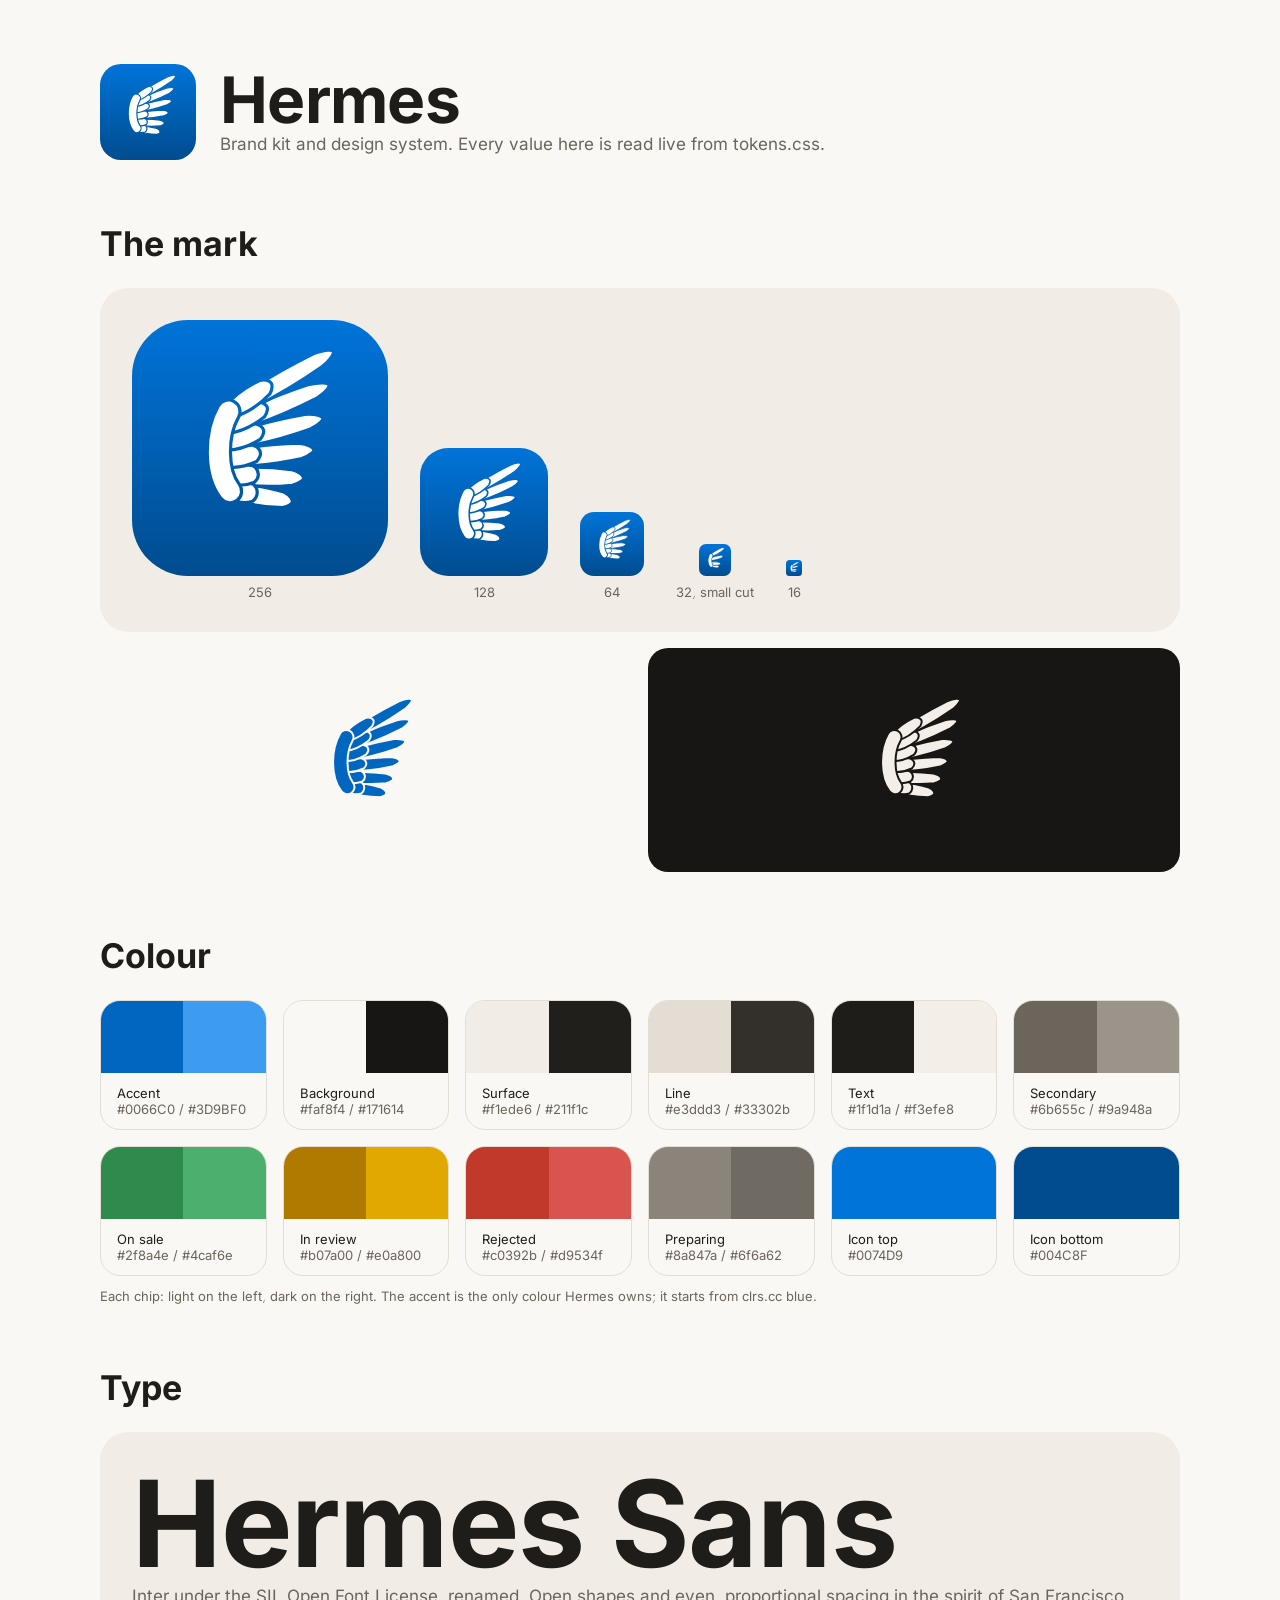
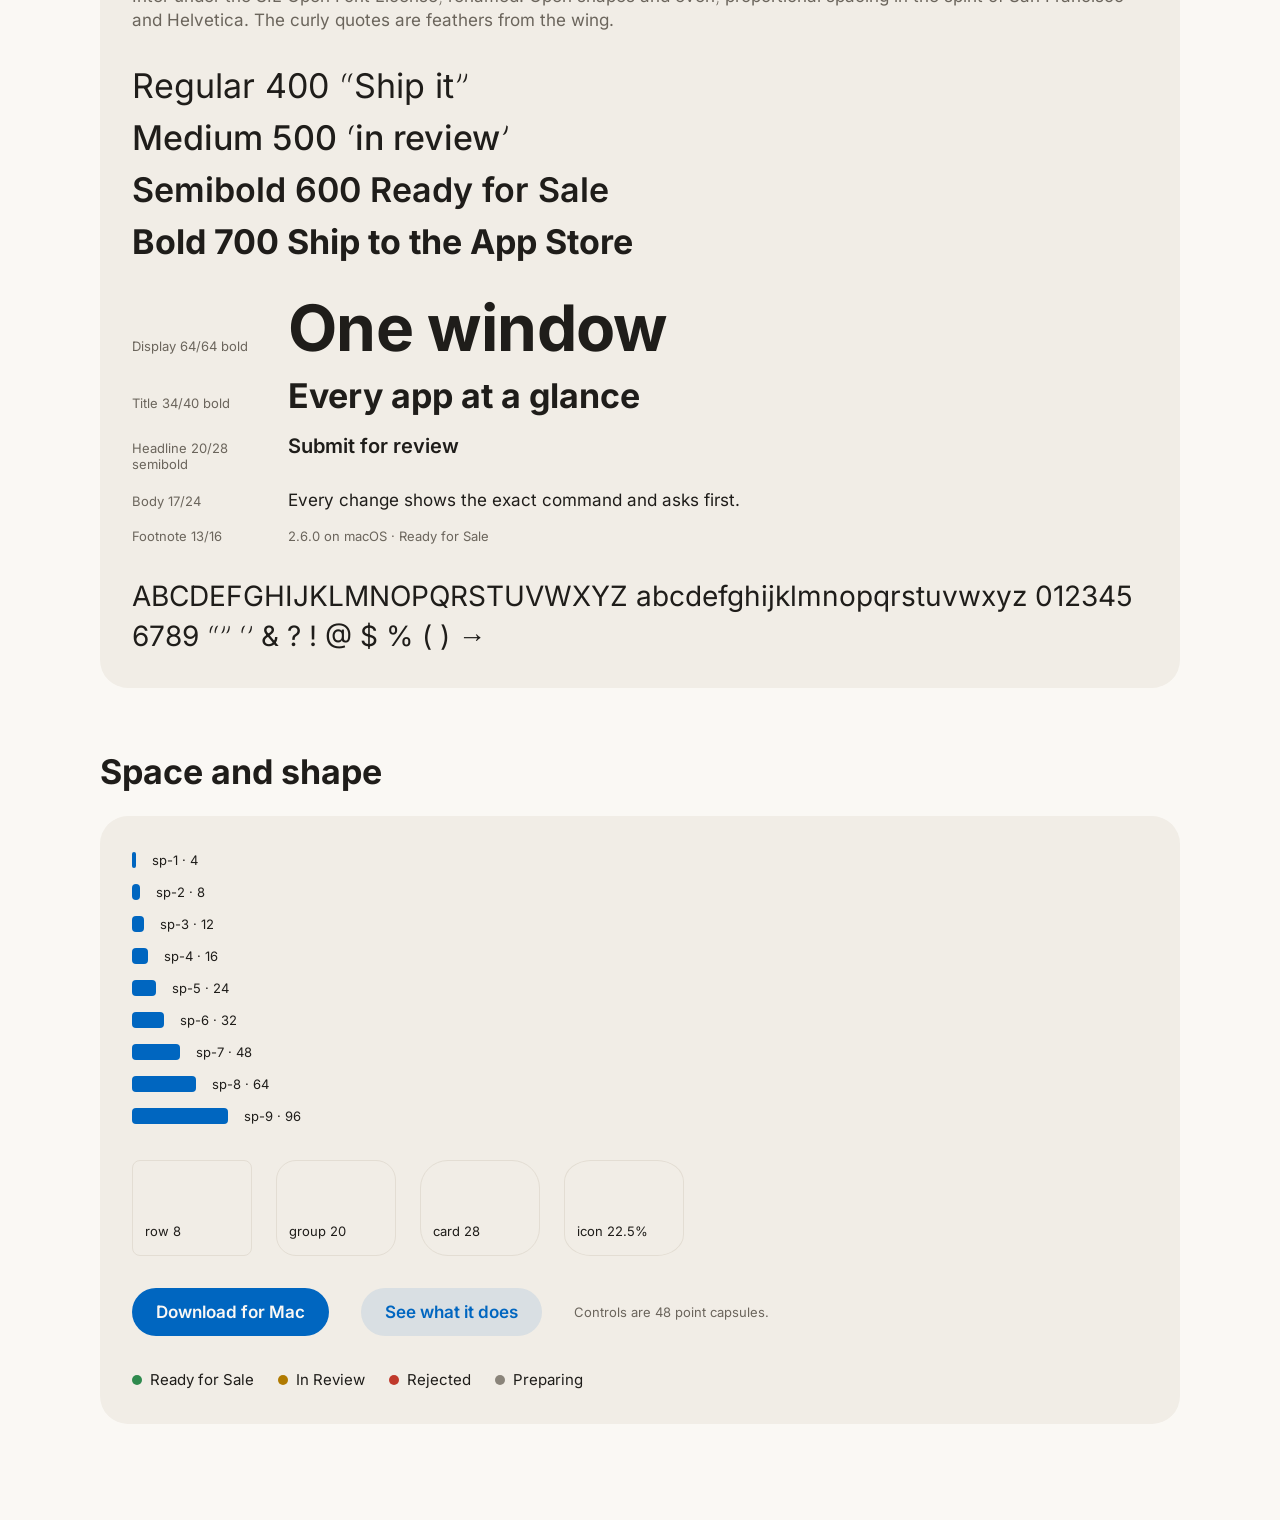
==== landing/brand.html @ d06b31f4 "v2.7.0: Hermes Sans on Inter with proportional spacing, AA accent, amber review state, brand kit pag" ====
<!doctype html>
<html lang="en">
<head>
<meta charset="utf-8">
<meta name="viewport" content="width=device-width, initial-scale=1.0">
<title>Hermes Brand Kit</title>
<link rel="icon" href="favicon.svg" type="image/svg+xml">
<link rel="stylesheet" href="tokens.css">
<style>
* { box-sizing: border-box; margin: 0; }
body { font-family: var(--font); font-size: var(--size-body); line-height: 24px; color: var(--text); background: var(--bg); -webkit-font-smoothing: antialiased; }
main { max-width: var(--wrap); margin: 0 auto; padding: var(--sp-8) 20px var(--sp-9); display: grid; gap: var(--sp-8); }
h1 { font-size: var(--size-display); line-height: 64px; font-weight: 700; letter-spacing: -0.01em; }
h2 { font-size: var(--size-title); line-height: 40px; font-weight: 700; margin-bottom: var(--sp-5); }
.sub { color: var(--sub); }
.foot { font-size: var(--size-footnote); line-height: 16px; color: var(--sub); }
.head { display: flex; align-items: center; gap: var(--sp-5); }
.row { display: flex; flex-wrap: wrap; align-items: flex-end; gap: var(--sp-6); }
.row figure { display: grid; justify-items: center; gap: var(--sp-2); }
.card { background: var(--surface); border-radius: var(--r-card); padding: var(--sp-6); }
.marks { display: grid; grid-template-columns: 1fr 1fr; gap: var(--sp-4); }
.marks div { border-radius: var(--r-group); padding: var(--sp-6); display: grid; place-items: center; }
.mark { width: 160px; height: 160px; -webkit-mask: url(mark.svg) center / contain no-repeat; mask: url(mark.svg) center / contain no-repeat; }
.swatches { display: grid; grid-template-columns: repeat(auto-fill, minmax(150px, 1fr)); gap: var(--sp-4); }
.sw { border-radius: var(--r-group); overflow: hidden; border: 1px solid var(--line); background: var(--bg); }
.sw i { display: flex; height: 72px; }
.sw i b { flex: 1; }
.sw p { padding: var(--sp-3) var(--sp-4); font-size: var(--size-footnote); line-height: 16px; }
.sw p span { display: block; color: var(--sub); }
.specimen { font-size: 120px; line-height: 120px; font-weight: 700; letter-spacing: -0.01em; }
.weights { display: grid; gap: var(--sp-2); font-size: 34px; line-height: 44px; }
.scale { display: grid; gap: var(--sp-4); }
.scale div { display: grid; grid-template-columns: 140px 1fr; align-items: baseline; gap: var(--sp-4); }
.glyphs { font-size: 28px; line-height: 40px; word-break: break-all; }
.space { display: grid; gap: var(--sp-2); }
.space div { display: flex; align-items: center; gap: var(--sp-4); font-size: var(--size-footnote); }
.space b { display: block; height: 16px; background: var(--accent); border-radius: 4px; }
.radii { display: flex; flex-wrap: wrap; gap: var(--sp-5); }
.radii div { width: 120px; height: 96px; background: var(--surface); border: 1px solid var(--line); display: grid; place-items: end start; padding: var(--sp-3); font-size: var(--size-footnote); }
.btn { display: inline-flex; align-items: center; height: var(--control); padding: 0 var(--sp-5); border-radius: var(--r-pill); font: 600 17px var(--font); border: 0; }
.btn-solid { background: var(--accent); color: var(--bg); }
.btn-ghost { background: color-mix(in srgb, var(--accent) 10%, transparent); color: var(--accent); }
.states { display: flex; flex-wrap: wrap; gap: var(--sp-5); font-size: 15px; }
.states span { display: inline-flex; align-items: center; gap: var(--sp-2); }
.states i { width: 10px; height: 10px; border-radius: 50%; }
@media (max-width: 600px) { h1 { font-size: 44px; line-height: 48px; } .specimen { font-size: 72px; line-height: 76px; } .marks { grid-template-columns: 1fr; } .scale div { grid-template-columns: 1fr; gap: 0; } }
</style>
</head>
<body>
<main>
  <section class="head">
    <img src="icon.svg" width="96" height="96" alt="">
    <div><h1>Hermes</h1><p class="sub">Brand kit and design system. Every value here is read live from tokens.css.</p></div>
  </section>

  <section>
    <h2>The mark</h2>
    <div class="card">
      <div class="row">
        <figure><img src="icon.svg" width="256" height="256" alt=""><figcaption class="foot">256</figcaption></figure>
        <figure><img src="icon.svg" width="128" height="128" alt=""><figcaption class="foot">128</figcaption></figure>
        <figure><img src="icon.svg" width="64" height="64" alt=""><figcaption class="foot">64</figcaption></figure>
        <figure><img src="favicon.svg" width="32" height="32" alt=""><figcaption class="foot">32, small cut</figcaption></figure>
        <figure><img src="favicon.svg" width="16" height="16" alt=""><figcaption class="foot">16</figcaption></figure>
      </div>
    </div>
    <div class="marks" style="margin-top: var(--sp-4)">
      <div style="background:#faf8f4"><b class="mark" style="background:#0066C0"></b></div>
      <div style="background:#171614"><b class="mark" style="background:#f3efe8"></b></div>
    </div>
  </section>

  <section>
    <h2>Colour</h2>
    <div class="swatches" id="swatches"></div>
    <p class="foot" style="margin-top: var(--sp-3)">Each chip: light on the left, dark on the right. The accent is the only colour Hermes owns; it starts from clrs.cc blue.</p>
  </section>

  <section>
    <h2>Type</h2>
    <div class="card" style="display:grid;gap:var(--sp-6)">
      <div>
        <p class="specimen">Hermes Sans</p>
        <p class="sub">Inter under the SIL Open Font License, renamed. Open shapes and even, proportional spacing in the spirit of San Francisco and Helvetica. The curly quotes are feathers from the wing.</p>
      </div>
      <div class="weights">
        <p style="font-weight:400">Regular 400 &ldquo;Ship it&rdquo;</p>
        <p style="font-weight:500">Medium 500 &lsquo;in review&rsquo;</p>
        <p style="font-weight:600">Semibold 600 Ready for Sale</p>
        <p style="font-weight:700">Bold 700 Ship to the App Store</p>
      </div>
      <div class="scale">
        <div><span class="foot">Display 64/64 bold</span><span style="font-size:64px;line-height:64px;font-weight:700;letter-spacing:-0.01em">One window</span></div>
        <div><span class="foot">Title 34/40 bold</span><span style="font-size:34px;line-height:40px;font-weight:700">Every app at a glance</span></div>
        <div><span class="foot">Headline 20/28 semibold</span><span style="font-size:20px;line-height:28px;font-weight:600">Submit for review</span></div>
        <div><span class="foot">Body 17/24</span><span>Every change shows the exact command and asks first.</span></div>
        <div><span class="foot">Footnote 13/16</span><span class="foot">2.6.0 on macOS &middot; Ready for Sale</span></div>
      </div>
      <p class="glyphs">ABCDEFGHIJKLMNOPQRSTUVWXYZ abcdefghijklmnopqrstuvwxyz 0123456789 &ldquo;&rdquo; &lsquo;&rsquo; &amp; ? ! @ $ % ( ) &rarr;</p>
    </div>
  </section>

  <section>
    <h2>Space and shape</h2>
    <div class="card" style="display:grid;gap:var(--sp-6)">
      <div class="space" id="space"></div>
      <div class="radii">
        <div style="border-radius:var(--r-row)">row 8</div>
        <div style="border-radius:var(--r-group)">group 20</div>
        <div style="border-radius:var(--r-card)">card 28</div>
        <div style="border-radius:22.5%">icon 22.5%</div>
      </div>
      <div class="row" style="align-items:center">
        <button class="btn btn-solid">Download for Mac</button>
        <button class="btn btn-ghost">See what it does</button>
        <span class="foot">Controls are 48 point capsules.</span>
      </div>
      <div class="states">
        <span><i style="background:var(--live)"></i>Ready for Sale</span>
        <span><i style="background:var(--pending)"></i>In Review</span>
        <span><i style="background:var(--bad)"></i>Rejected</span>
        <span><i style="background:var(--idle)"></i>Preparing</span>
      </div>
    </div>
  </section>
</main>
<script>
// Swatches and the space scale come straight from tokens.css, so this page can never drift from it.
(async function () {
  var css = await (await fetch('tokens.css')).text();
  var dark = (css.split('prefers-color-scheme: dark')[1] || '');
  function val(block, name) { var m = block.match(new RegExp('--' + name + ':\\s*(#[0-9a-fA-F]{6})')); return m && m[1]; }
  var light = css.split('prefers-color-scheme: dark')[0];
  var roles = [['accent', 'Accent'], ['bg', 'Background'], ['surface', 'Surface'], ['line', 'Line'], ['text', 'Text'], ['sub', 'Secondary'],
               ['live', 'On sale'], ['pending', 'In review'], ['bad', 'Rejected'], ['idle', 'Preparing'], ['accent-light', 'Icon top'], ['accent-deep', 'Icon bottom']];
  document.getElementById('swatches').innerHTML = roles.map(function (r) {
    var l = val(light, r[0]), d = val(dark, r[0]) || l;
    return '<div class="sw"><i><b style="background:' + l + '"></b><b style="background:' + d + '"></b></i><p>' + r[1] + '<span>' + l + (d !== l ? ' / ' + d : '') + '</span></p></div>';
  }).join('');
  var sp = [...light.matchAll(/--sp-(\d): (\d+)px/g)];
  document.getElementById('space').innerHTML = sp.map(function (m) { return '<div><b style="width:' + m[2] + 'px"></b>sp-' + m[1] + ' &middot; ' + m[2] + '</div>'; }).join('');
})();
</script>
</body>
</html>
---- landing/tokens.css ----
/* Hermes design tokens. One source for the landing and the Mac app (Sources/Theme.swift mirrors these).
   Shared system: 8 point grid, one radius set, 48 point capsule controls. The accent is the only colour Hermes owns. */
@font-face { font-family: "Hermes Sans"; src: url("fonts/HermesSans-Regular.woff2") format("woff2"); font-weight: 400; font-display: swap; }
@font-face { font-family: "Hermes Sans"; src: url("fonts/HermesSans-Medium.woff2") format("woff2"); font-weight: 500; font-display: swap; }
@font-face { font-family: "Hermes Sans"; src: url("fonts/HermesSans-Semibold.woff2") format("woff2"); font-weight: 600; font-display: swap; }
@font-face { font-family: "Hermes Sans"; src: url("fonts/HermesSans-Bold.woff2") format("woff2"); font-weight: 700; font-display: swap; }

:root {
  /* colour */
  --accent: #0066C0;          /* actions and links; clrs.cc blue deepened to pass AA on paper */
  --accent-light: #0074D9;    /* icon gradient top, clrs.cc blue */
  --accent-deep: #004C8F;     /* icon gradient bottom */
  --ring: color-mix(in srgb, var(--accent) 30%, transparent);
  --bg: #faf8f4;
  --surface: #f1ede6;
  --line: #e3ddd3;
  --text: #1f1d1a;
  --sub: #6b655c;
  --live: #2f8a4e;            /* ready for sale */
  --pending: #b07a00;         /* in review, processing: amber, so it never reads as a link */
  --bad: #c0392b;             /* rejected */
  --idle: #8a847a;            /* preparing, unknown */

  /* type */
  --font: "Hermes Sans", -apple-system, BlinkMacSystemFont, "SF Pro Text", "Helvetica Neue", Helvetica, Arial, sans-serif;
  --size-display: 64px;       /* hero: 64 line, -0.01em */
  --size-title: 34px;         /* section heads: 40 line */
  --size-headline: 20px;      /* card heads: 28 line */
  --size-body: 17px;          /* 24 line */
  --size-footnote: 13px;      /* 16 line */

  /* space: the 8 point grid */
  --sp-1: 4px; --sp-2: 8px; --sp-3: 12px; --sp-4: 16px; --sp-5: 24px; --sp-6: 32px; --sp-7: 48px; --sp-8: 64px; --sp-9: 96px;
  --measure: 680px;
  --wrap: 1120px;

  /* shape */
  --control: 48px;
  --r-card: 28px;
  --r-group: 20px;
  --r-row: 8px;
  --r-pill: 999px;
  --r-icon: 22.5%;
  --motion: .2s ease;
}

@media (prefers-color-scheme: dark) {
  :root {
    --accent: #3D9BF0;
    --bg: #171614;
    --surface: #211f1c;
    --line: #33302b;
    --text: #f3efe8;
    --sub: #9a948a;
    --live: #4caf6e;
    --pending: #e0a800;
    --bad: #d9534f;
    --idle: #6f6a62;
  }
}
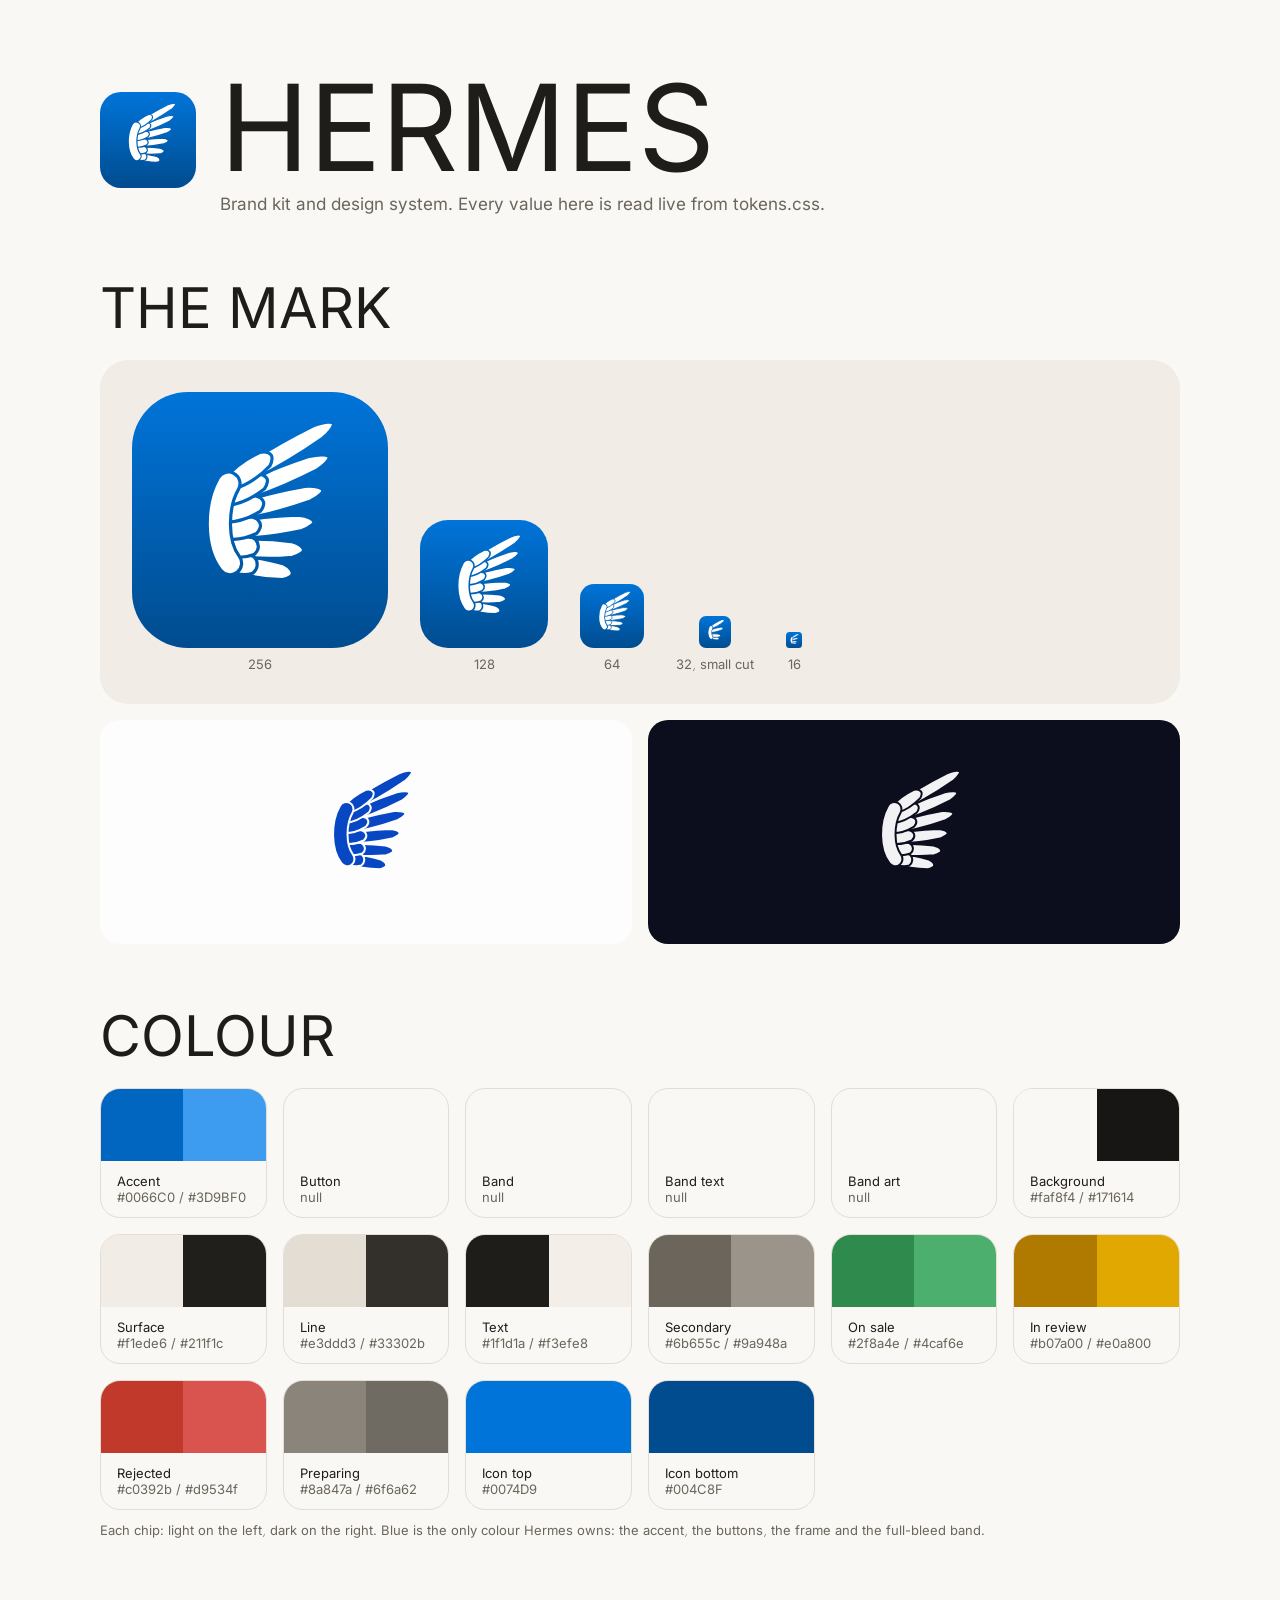
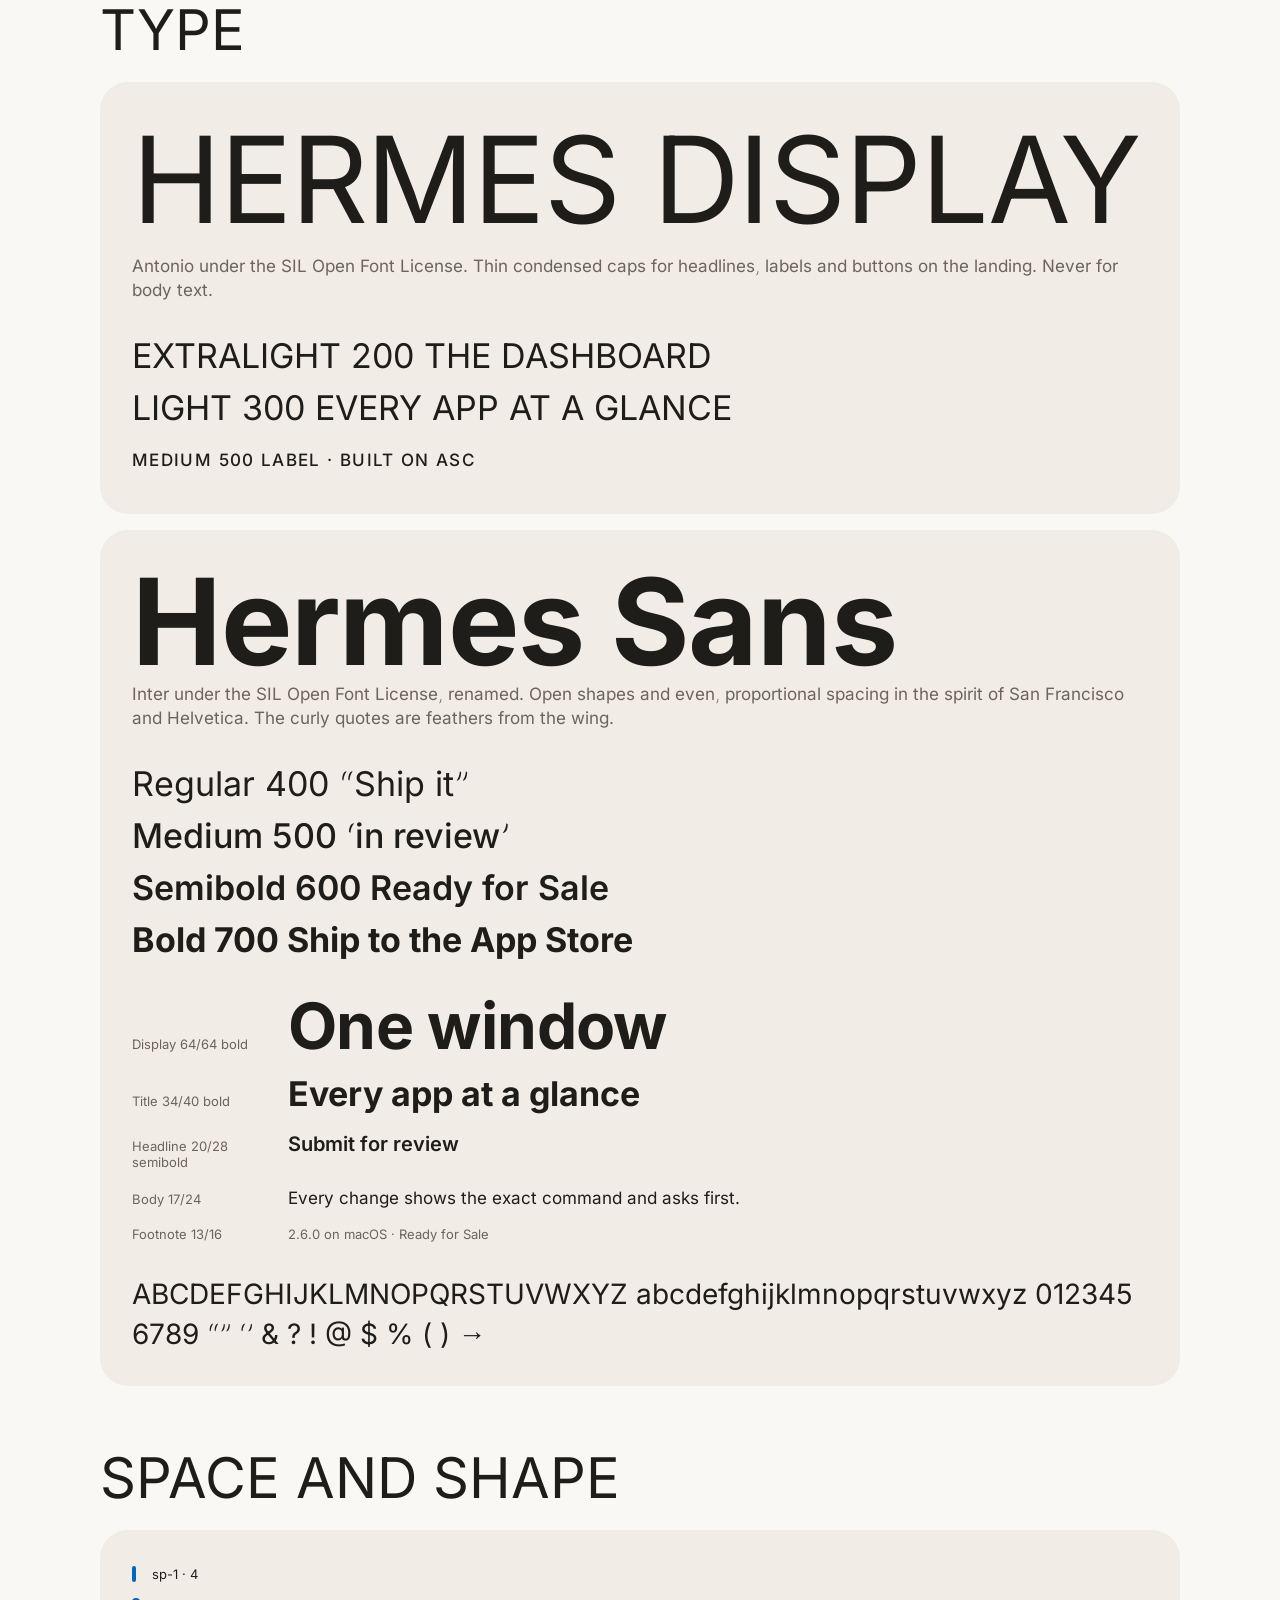
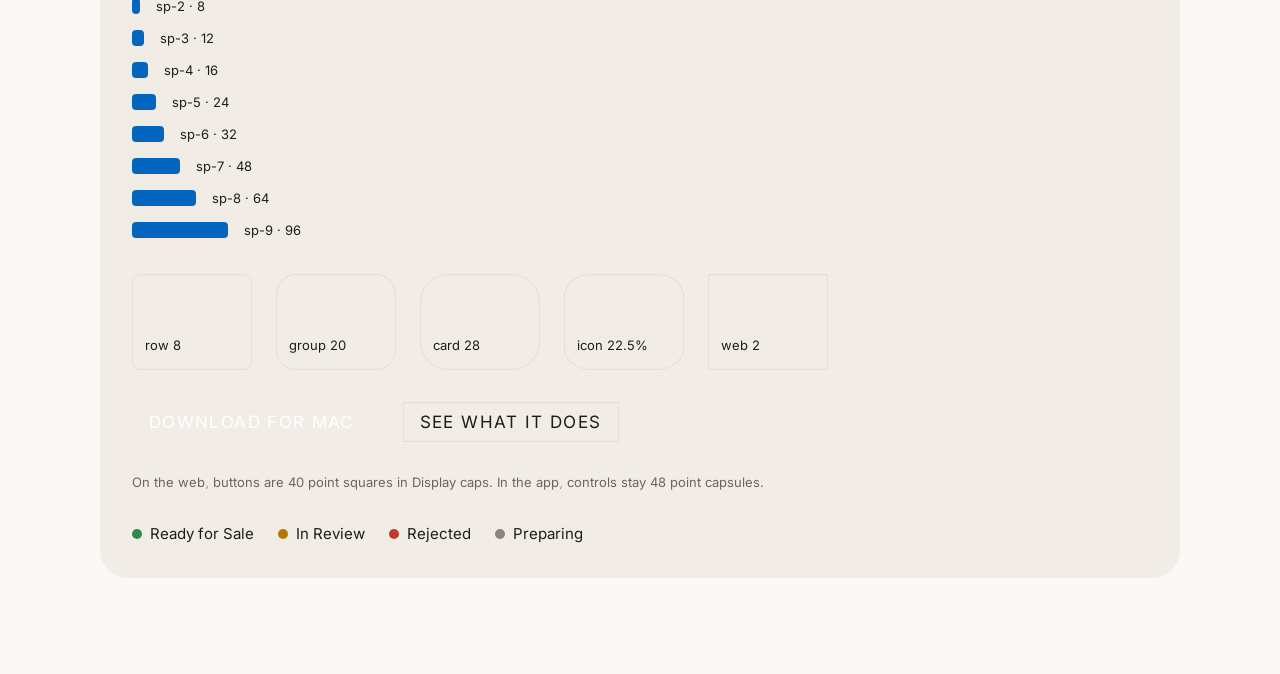
==== commit 49468e51: "Design system: Nous palette (navy black, deep blue band) and Hermes Display in brand/tokens.css, mir" ====
--- a/landing/brand.html
+++ b/landing/brand.html
@@ -10,8 +10,10 @@
 * { box-sizing: border-box; margin: 0; }
 body { font-family: var(--font); font-size: var(--size-body); line-height: 24px; color: var(--text); background: var(--bg); -webkit-font-smoothing: antialiased; }
 main { max-width: var(--wrap); margin: 0 auto; padding: var(--sp-8) 20px var(--sp-9); display: grid; gap: var(--sp-8); }
-h1 { font-size: var(--size-display); line-height: 64px; font-weight: 700; letter-spacing: -0.01em; }
-h2 { font-size: var(--size-title); line-height: 40px; font-weight: 700; margin-bottom: var(--sp-5); }
+h1 { font-family: var(--display); font-size: 120px; line-height: 128px; font-weight: 200; text-transform: uppercase; }
+h2 { font-family: var(--display); font-size: 56px; line-height: 56px; font-weight: 200; text-transform: uppercase; margin-bottom: var(--sp-5); }
+.disp { font-family: var(--display); text-transform: uppercase; }
+.specimen.disp { line-height: 132px; margin-bottom: var(--sp-2); }
 .sub { color: var(--sub); }
 .foot { font-size: var(--size-footnote); line-height: 16px; color: var(--sub); }
 .head { display: flex; align-items: center; gap: var(--sp-5); }
@@ -37,13 +39,13 @@
 .space b { display: block; height: 16px; background: var(--accent); border-radius: 4px; }
 .radii { display: flex; flex-wrap: wrap; gap: var(--sp-5); }
 .radii div { width: 120px; height: 96px; background: var(--surface); border: 1px solid var(--line); display: grid; place-items: end start; padding: var(--sp-3); font-size: var(--size-footnote); }
-.btn { display: inline-flex; align-items: center; height: var(--control); padding: 0 var(--sp-5); border-radius: var(--r-pill); font: 600 17px var(--font); border: 0; }
-.btn-solid { background: var(--accent); color: var(--bg); }
-.btn-ghost { background: color-mix(in srgb, var(--accent) 10%, transparent); color: var(--accent); }
+.btn { display: inline-flex; align-items: center; height: 40px; padding: 0 var(--sp-4); border-radius: var(--r-sq); font: 500 15px var(--display); letter-spacing: .08em; text-transform: uppercase; border: 1px solid transparent; }
+.btn-solid { background: var(--btn); color: #fff; }
+.btn-ghost { background: var(--surface); color: var(--text); border-color: var(--line); }
 .states { display: flex; flex-wrap: wrap; gap: var(--sp-5); font-size: 15px; }
 .states span { display: inline-flex; align-items: center; gap: var(--sp-2); }
 .states i { width: 10px; height: 10px; border-radius: 50%; }
-@media (max-width: 600px) { h1 { font-size: 44px; line-height: 48px; } .specimen { font-size: 72px; line-height: 76px; } .marks { grid-template-columns: 1fr; } .scale div { grid-template-columns: 1fr; gap: 0; } }
+@media (max-width: 600px) { h1 { font-size: 72px; line-height: 80px; } .specimen.disp { line-height: 84px; } .specimen { font-size: 72px; line-height: 76px; } .marks { grid-template-columns: 1fr; } .scale div { grid-template-columns: 1fr; gap: 0; } }
 </style>
 </head>
 <body>
@@ -65,20 +67,31 @@
       </div>
     </div>
     <div class="marks" style="margin-top: var(--sp-4)">
-      <div style="background:#faf8f4"><b class="mark" style="background:#0066C0"></b></div>
-      <div style="background:#171614"><b class="mark" style="background:#f3efe8"></b></div>
+      <div style="background:#fdfdfd"><b class="mark" style="background:#0847c4"></b></div>
+      <div style="background:#0c0d1d"><b class="mark" style="background:#f2f2f5"></b></div>
     </div>
   </section>
 
   <section>
     <h2>Colour</h2>
     <div class="swatches" id="swatches"></div>
-    <p class="foot" style="margin-top: var(--sp-3)">Each chip: light on the left, dark on the right. The accent is the only colour Hermes owns; it starts from clrs.cc blue.</p>
+    <p class="foot" style="margin-top: var(--sp-3)">Each chip: light on the left, dark on the right. Blue is the only colour Hermes owns: the accent, the buttons, the frame and the full-bleed band.</p>
   </section>
 
   <section>
     <h2>Type</h2>
     <div class="card" style="display:grid;gap:var(--sp-6)">
+      <div>
+        <p class="specimen disp" style="font-weight:200">Hermes Display</p>
+        <p class="sub">Antonio under the SIL Open Font License. Thin condensed caps for headlines, labels and buttons on the landing. Never for body text.</p>
+      </div>
+      <div class="weights disp">
+        <p style="font-weight:200">Extralight 200 The dashboard</p>
+        <p style="font-weight:300">Light 300 Every app at a glance</p>
+        <p style="font-weight:500;font-size:17px;letter-spacing:.08em">Medium 500 label &middot; built on asc</p>
+      </div>
+    </div>
+    <div class="card" style="display:grid;gap:var(--sp-6);margin-top:var(--sp-4)">
       <div>
         <p class="specimen">Hermes Sans</p>
         <p class="sub">Inter under the SIL Open Font License, renamed. Open shapes and even, proportional spacing in the spirit of San Francisco and Helvetica. The curly quotes are feathers from the wing.</p>
@@ -109,11 +122,12 @@
         <div style="border-radius:var(--r-group)">group 20</div>
         <div style="border-radius:var(--r-card)">card 28</div>
         <div style="border-radius:22.5%">icon 22.5%</div>
+        <div style="border-radius:var(--r-sq)">web 2</div>
       </div>
       <div class="row" style="align-items:center">
         <button class="btn btn-solid">Download for Mac</button>
         <button class="btn btn-ghost">See what it does</button>
-        <span class="foot">Controls are 48 point capsules.</span>
+        <span class="foot">On the web, buttons are 40 point squares in Display caps. In the app, controls stay 48 point capsules.</span>
       </div>
       <div class="states">
         <span><i style="background:var(--live)"></i>Ready for Sale</span>
@@ -131,7 +145,7 @@
   var dark = (css.split('prefers-color-scheme: dark')[1] || '');
   function val(block, name) { var m = block.match(new RegExp('--' + name + ':\\s*(#[0-9a-fA-F]{6})')); return m && m[1]; }
   var light = css.split('prefers-color-scheme: dark')[0];
-  var roles = [['accent', 'Accent'], ['bg', 'Background'], ['surface', 'Surface'], ['line', 'Line'], ['text', 'Text'], ['sub', 'Secondary'],
+  var roles = [['accent', 'Accent'], ['btn', 'Button'], ['band', 'Band'], ['band-sub', 'Band text'], ['band-art', 'Band art'], ['bg', 'Background'], ['surface', 'Surface'], ['line', 'Line'], ['text', 'Text'], ['sub', 'Secondary'],
                ['live', 'On sale'], ['pending', 'In review'], ['bad', 'Rejected'], ['idle', 'Preparing'], ['accent-light', 'Icon top'], ['accent-deep', 'Icon bottom']];
   document.getElementById('swatches').innerHTML = roles.map(function (r) {
     var l = val(light, r[0]), d = val(dark, r[0]) || l;
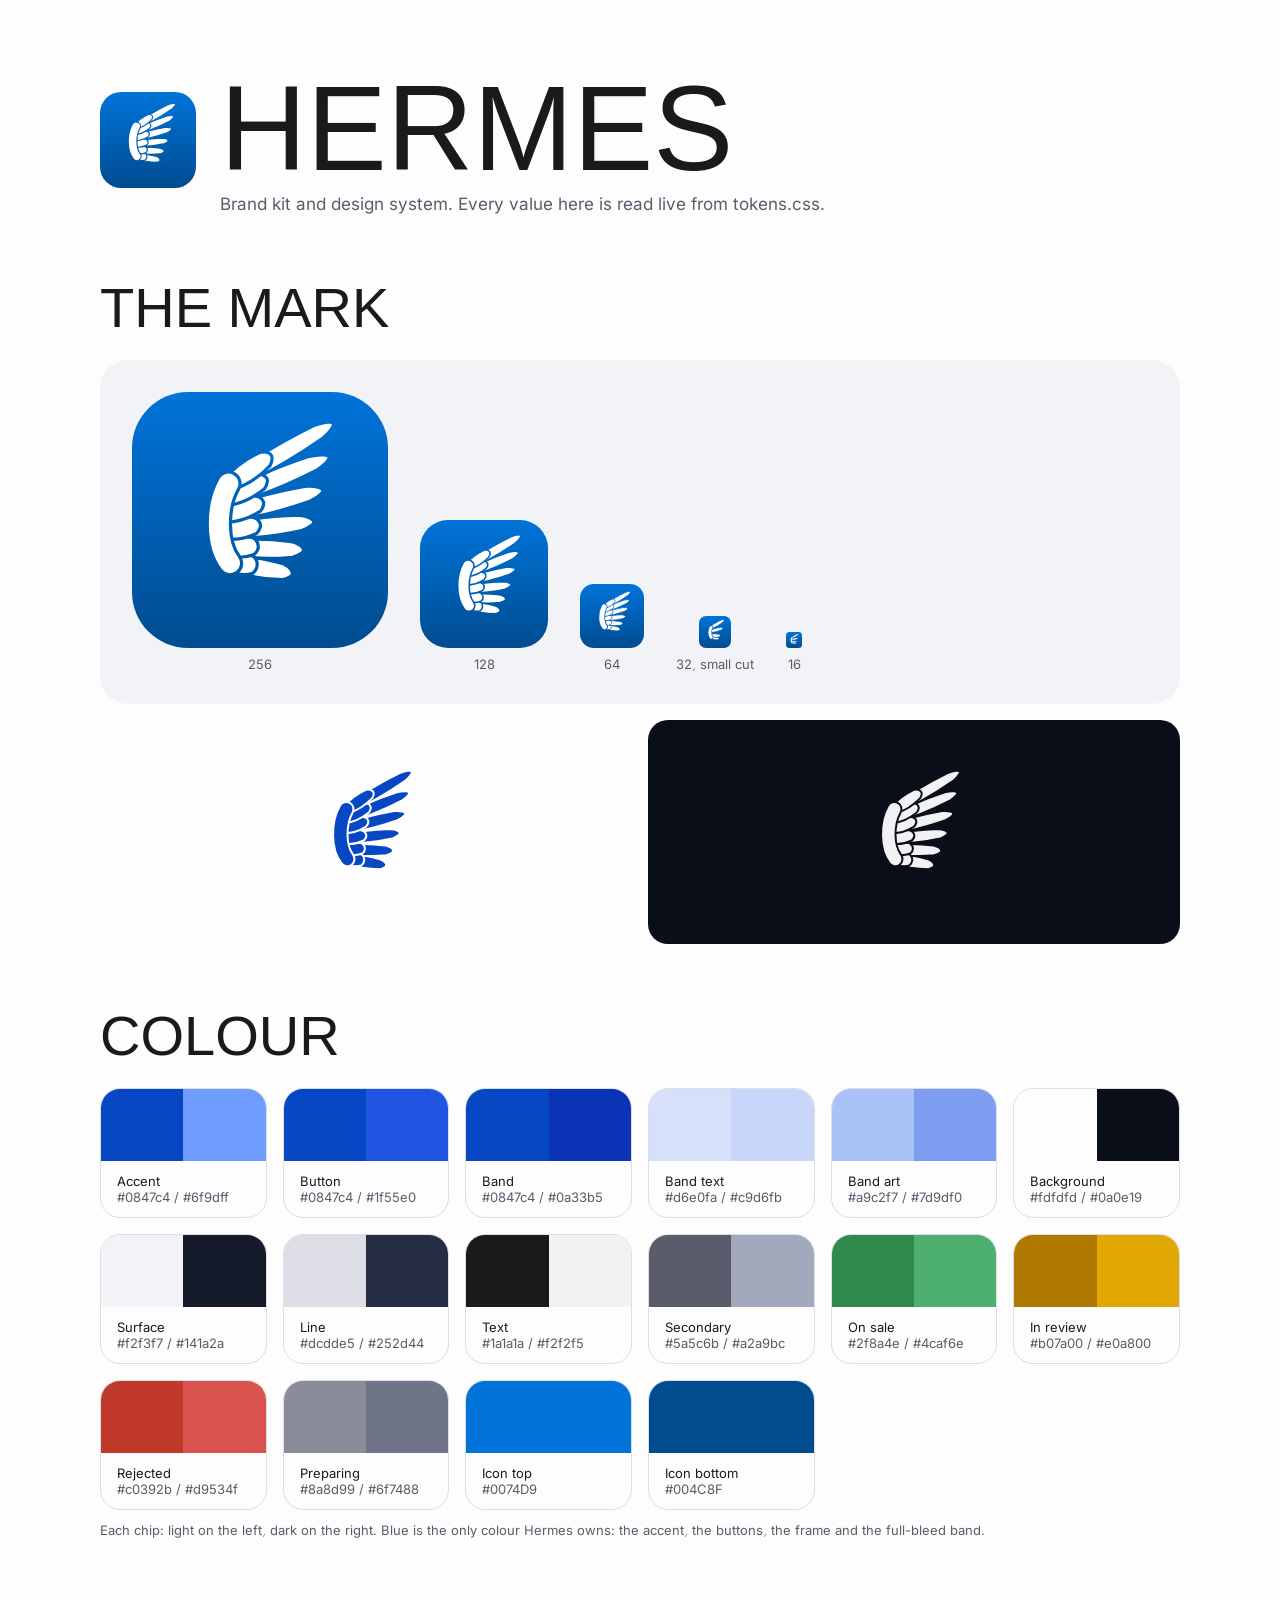
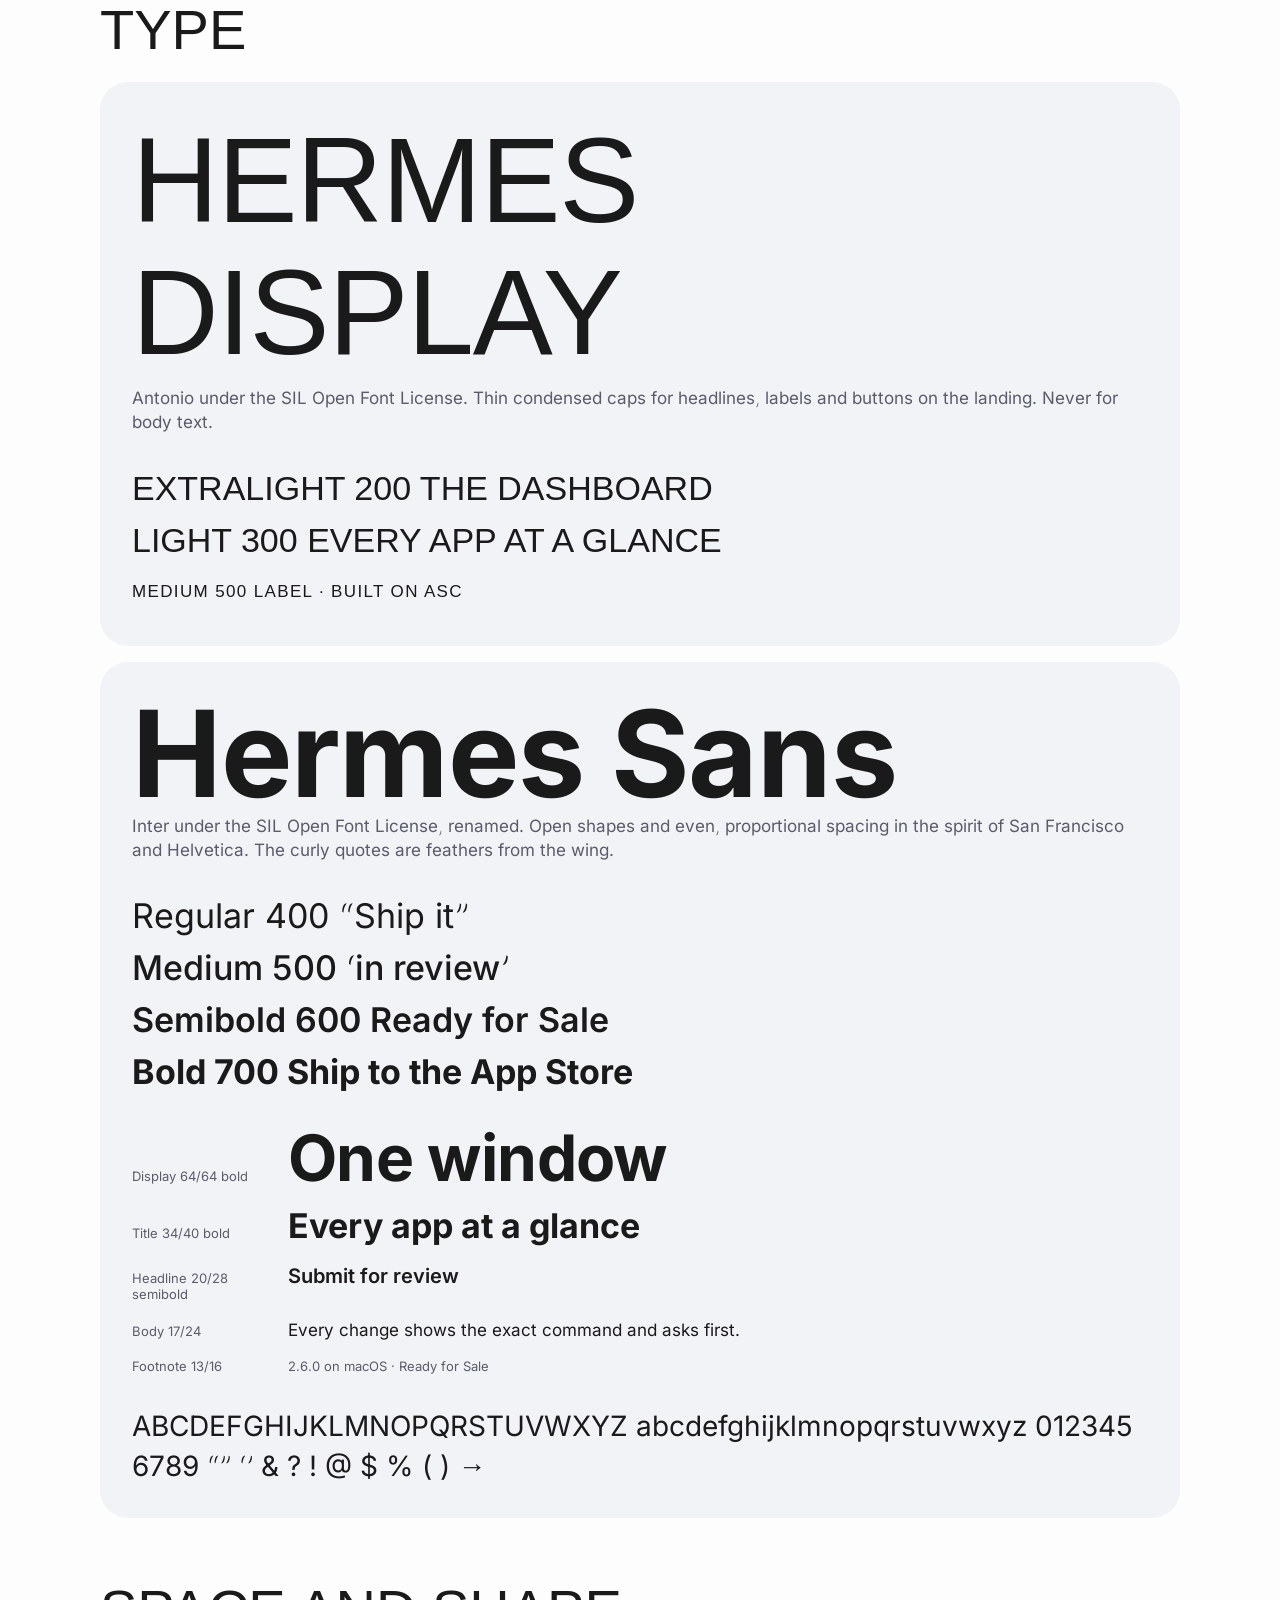
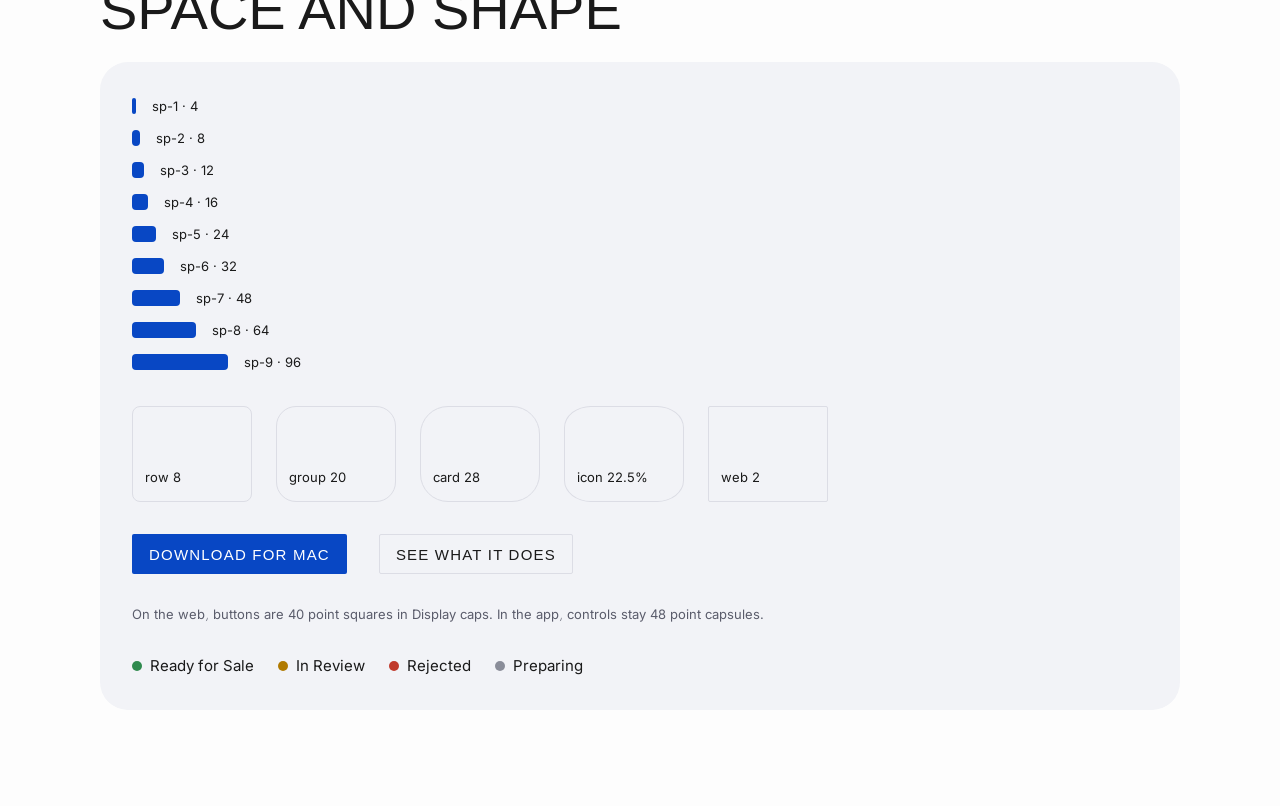
==== commit d5fbf3f5: "Design system: navy shifted to neutral blue, neutral idle grey; balanced headline wraps Co-Authored-" ====
--- a/landing/brand.html
+++ b/landing/brand.html
@@ -68,7 +68,7 @@
     </div>
     <div class="marks" style="margin-top: var(--sp-4)">
       <div style="background:#fdfdfd"><b class="mark" style="background:#0847c4"></b></div>
-      <div style="background:#0c0d1d"><b class="mark" style="background:#f2f2f5"></b></div>
+      <div style="background:#0a0e19"><b class="mark" style="background:#f2f2f5"></b></div>
     </div>
   </section>
 
--- a/landing/tokens.css
+++ b/landing/tokens.css
@@ -4,24 +4,33 @@
 @font-face { font-family: "Hermes Sans"; src: url("fonts/HermesSans-Medium.woff2") format("woff2"); font-weight: 500; font-display: swap; }
 @font-face { font-family: "Hermes Sans"; src: url("fonts/HermesSans-Semibold.woff2") format("woff2"); font-weight: 600; font-display: swap; }
 @font-face { font-family: "Hermes Sans"; src: url("fonts/HermesSans-Bold.woff2") format("woff2"); font-weight: 700; font-display: swap; }
+/* Hermes Display: Antonio (SIL OFL 1.1, fonts/OFL-Antonio.txt), condensed caps for headlines and labels only */
+@font-face { font-family: "Hermes Display"; src: url("fonts/HermesDisplay.woff2") format("woff2"); font-weight: 100 700; font-display: swap; }
 
 :root {
   /* colour */
-  --accent: #0066C0;          /* actions and links; clrs.cc blue deepened to pass AA on paper */
+  --accent: #0847c4;          /* actions and links; deep blue, AA on paper */
+  --btn: #0847c4;             /* solid buttons, white label */
+  --frame: #0847c4;           /* the thin frame down the window edges */
+  --band: #0847c4;            /* full-bleed blue sections */
+  --band-sub: #d6e0fa;        /* secondary text on the band, AA */
+  --band-art: #a9c2f7;        /* engraving on the band */
+  --band-line: rgba(255, 255, 255, .22);
   --accent-light: #0074D9;    /* icon gradient top, clrs.cc blue */
   --accent-deep: #004C8F;     /* icon gradient bottom */
   --ring: color-mix(in srgb, var(--accent) 30%, transparent);
-  --bg: #faf8f4;
-  --surface: #f1ede6;
-  --line: #e3ddd3;
-  --text: #1f1d1a;
-  --sub: #6b655c;
+  --bg: #fdfdfd;
+  --surface: #f2f3f7;
+  --line: #dcdde5;
+  --text: #1a1a1a;
+  --sub: #5a5c6b;
   --live: #2f8a4e;            /* ready for sale */
   --pending: #b07a00;         /* in review, processing: amber, so it never reads as a link */
   --bad: #c0392b;             /* rejected */
-  --idle: #8a847a;            /* preparing, unknown */
+  --idle: #8a8d99;            /* preparing, unknown */
 
   /* type */
+  --display: "Hermes Display", "Helvetica Neue", Helvetica, Arial, sans-serif;
   --font: "Hermes Sans", -apple-system, BlinkMacSystemFont, "SF Pro Text", "Helvetica Neue", Helvetica, Arial, sans-serif;
   --size-display: 64px;       /* hero: 64 line, -0.01em */
   --size-title: 34px;         /* section heads: 40 line */
@@ -40,21 +49,27 @@
   --r-group: 20px;
   --r-row: 8px;
   --r-pill: 999px;
+  --r-sq: 2px;                /* landing buttons and panels */
   --r-icon: 22.5%;
   --motion: .2s ease;
 }
 
 @media (prefers-color-scheme: dark) {
   :root {
-    --accent: #3D9BF0;
-    --bg: #171614;
-    --surface: #211f1c;
-    --line: #33302b;
-    --text: #f3efe8;
-    --sub: #9a948a;
+    --accent: #6f9dff;
+    --btn: #1f55e0;
+    --frame: #1f55e0;
+    --band: #0a33b5;
+    --band-sub: #c9d6fb;
+    --band-art: #7d9df0;
+    --bg: #0a0e19;            /* navy black */
+    --surface: #141a2a;
+    --line: #252d44;
+    --text: #f2f2f5;
+    --sub: #a2a9bc;
     --live: #4caf6e;
     --pending: #e0a800;
     --bad: #d9534f;
-    --idle: #6f6a62;
+    --idle: #6f7488;
   }
 }
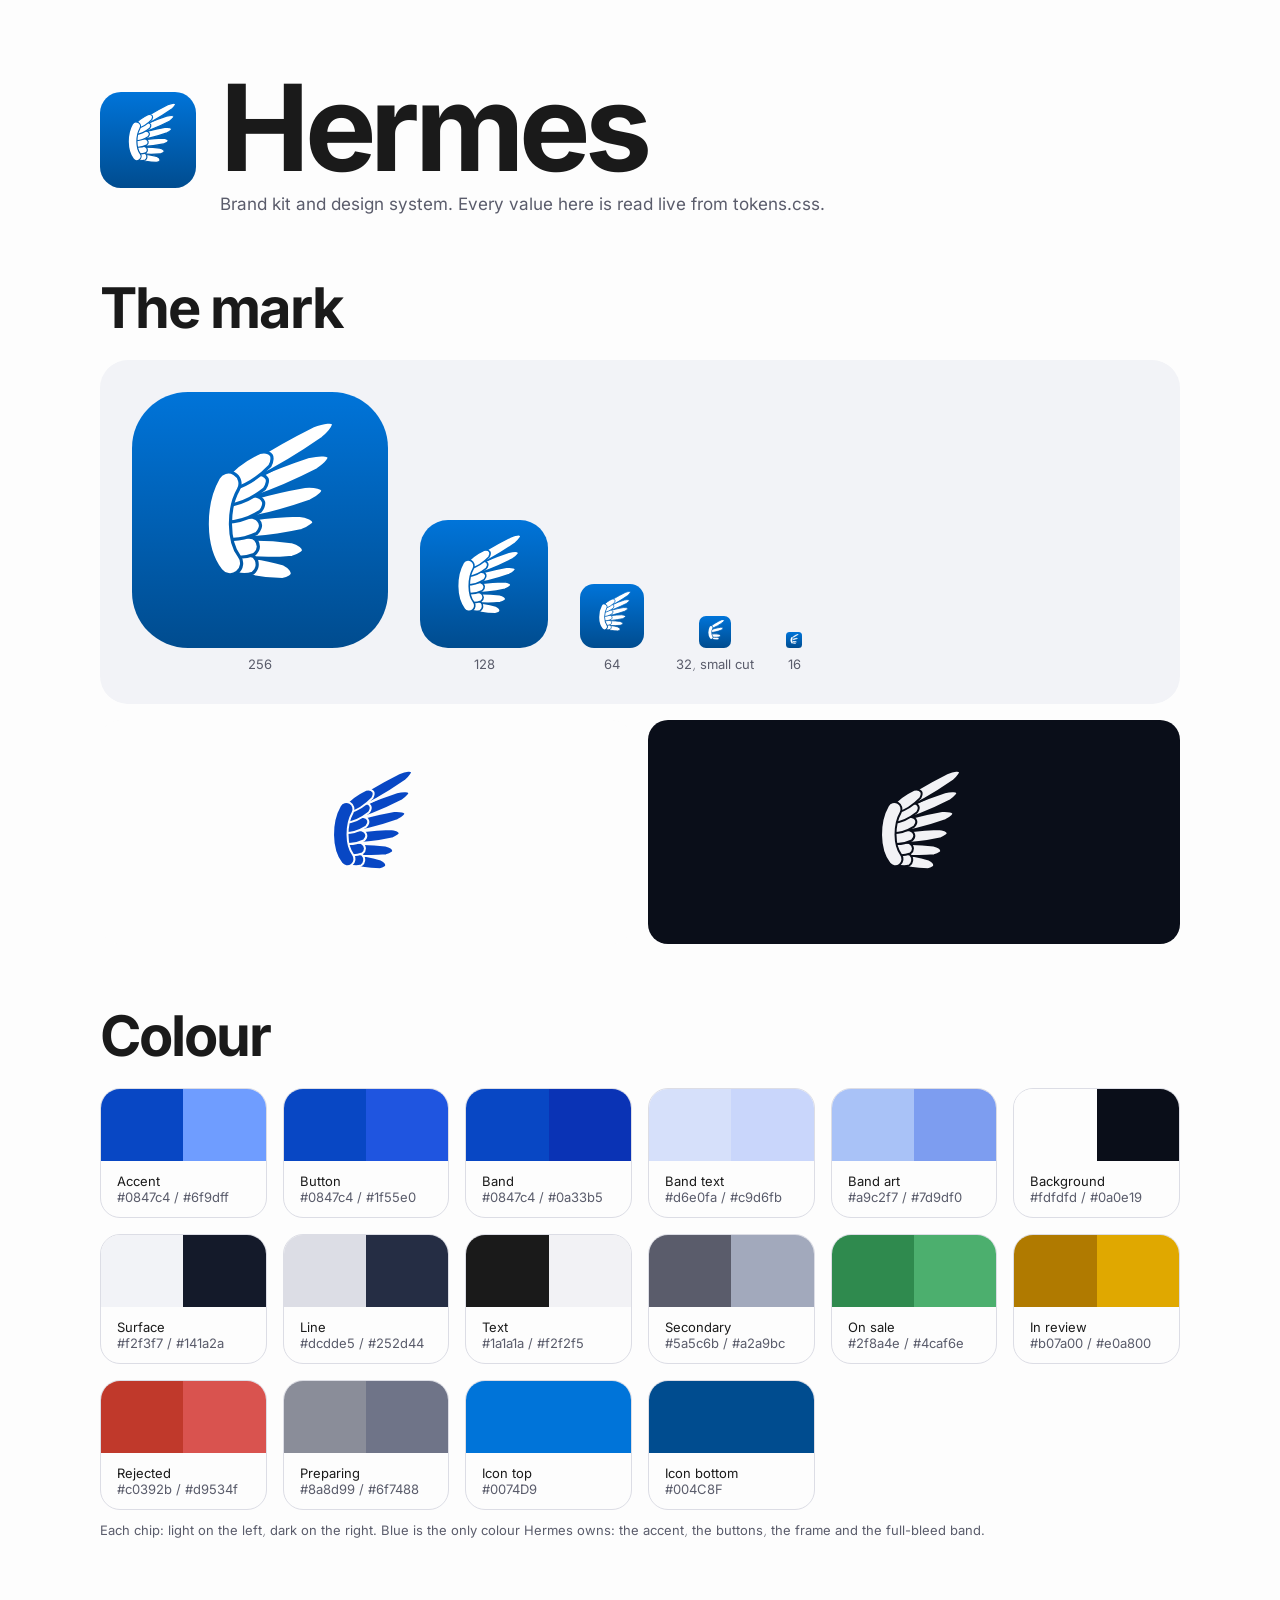
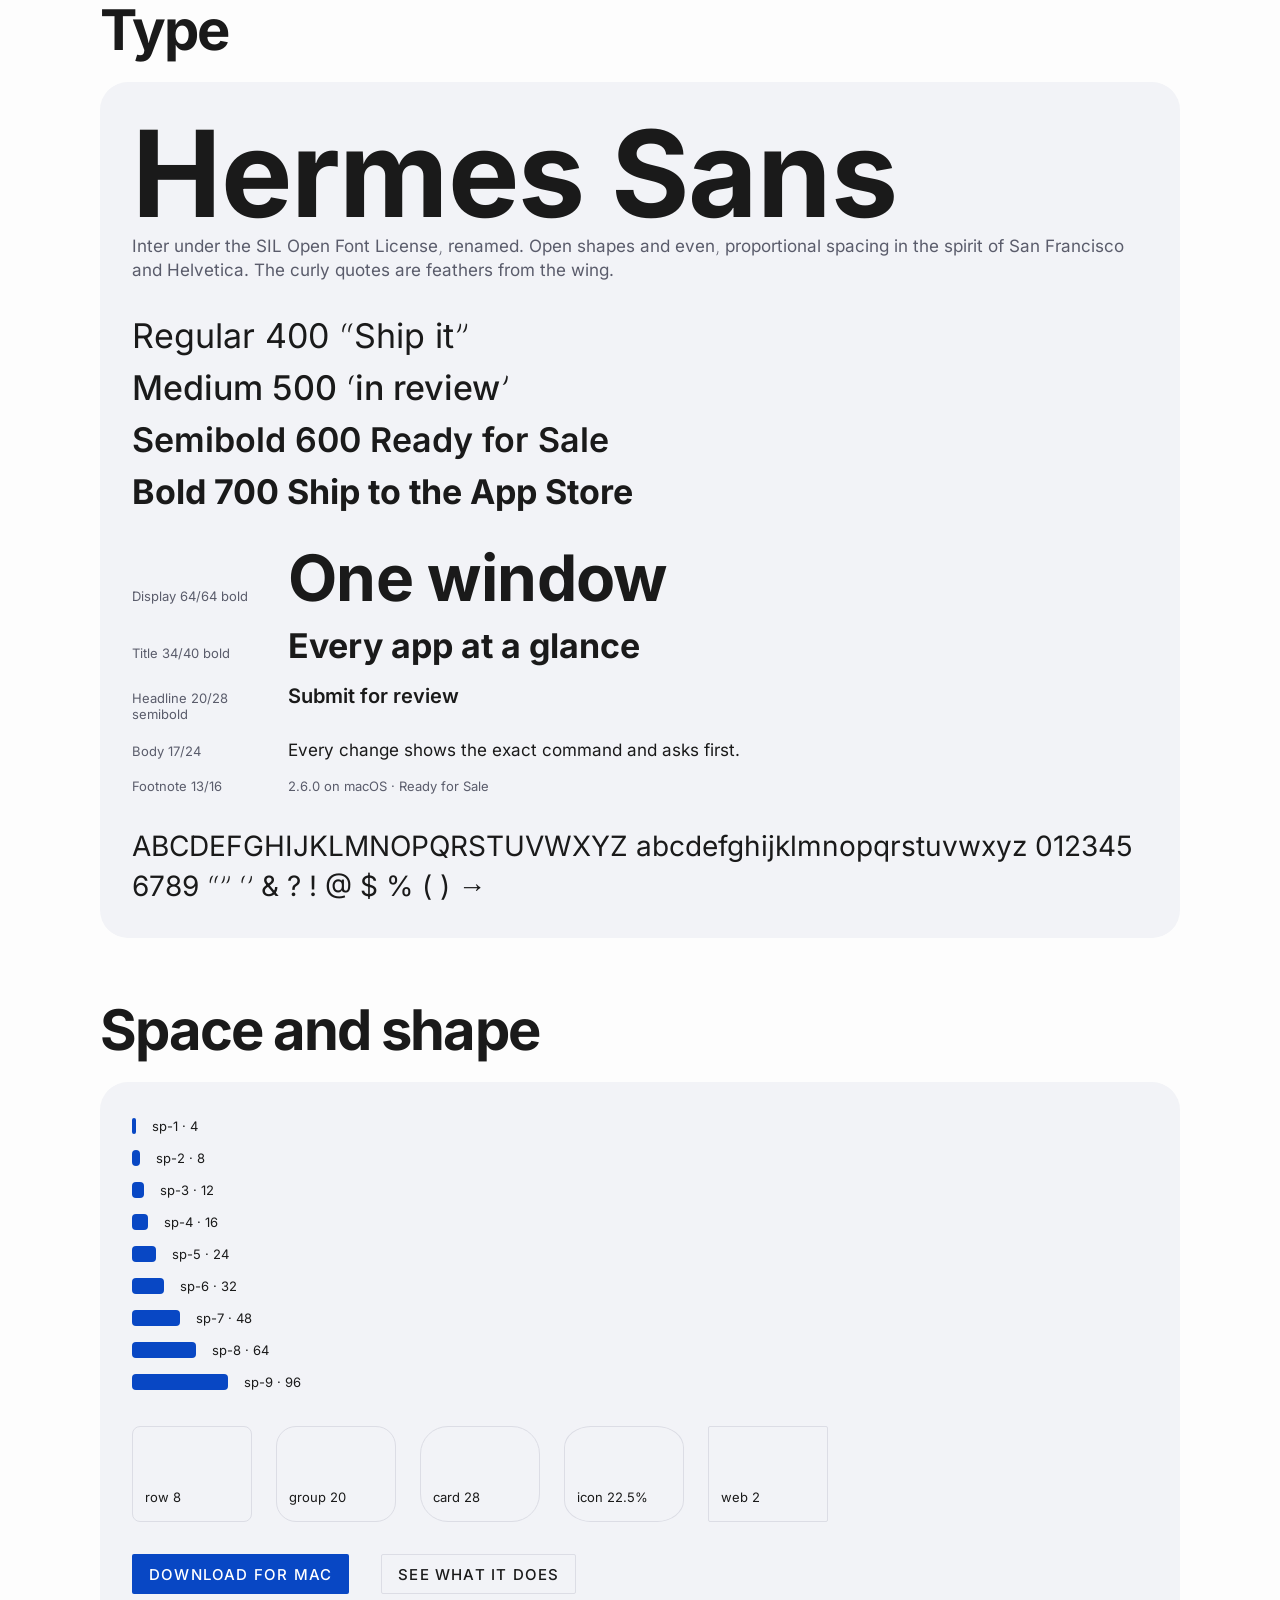
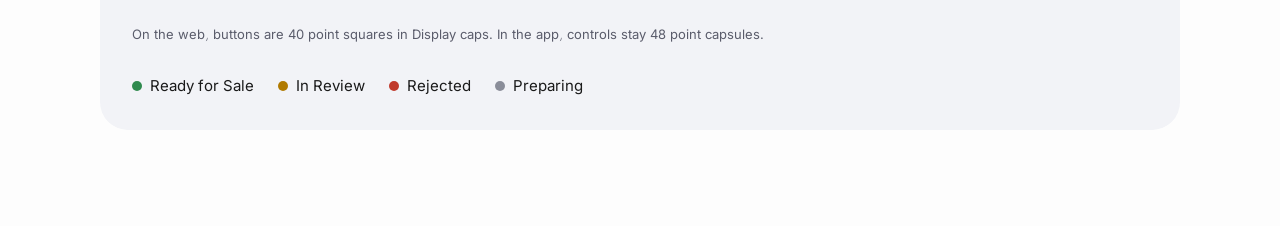
==== commit 0210a9cf: "One face everywhere: headlines, labels and buttons move from Antonio to Hermes Sans bold, sentence c" ====
--- a/landing/brand.html
+++ b/landing/brand.html
@@ -10,10 +10,8 @@
 * { box-sizing: border-box; margin: 0; }
 body { font-family: var(--font); font-size: var(--size-body); line-height: 24px; color: var(--text); background: var(--bg); -webkit-font-smoothing: antialiased; }
 main { max-width: var(--wrap); margin: 0 auto; padding: var(--sp-8) 20px var(--sp-9); display: grid; gap: var(--sp-8); }
-h1 { font-family: var(--display); font-size: 120px; line-height: 128px; font-weight: 200; text-transform: uppercase; }
-h2 { font-family: var(--display); font-size: 56px; line-height: 56px; font-weight: 200; text-transform: uppercase; margin-bottom: var(--sp-5); }
-.disp { font-family: var(--display); text-transform: uppercase; }
-.specimen.disp { line-height: 132px; margin-bottom: var(--sp-2); }
+h1 { font-size: 120px; line-height: 128px; font-weight: 700; letter-spacing: -.045em; }
+h2 { font-size: 56px; line-height: 56px; font-weight: 700; letter-spacing: -.035em; margin-bottom: var(--sp-5); }
 .sub { color: var(--sub); }
 .foot { font-size: var(--size-footnote); line-height: 16px; color: var(--sub); }
 .head { display: flex; align-items: center; gap: var(--sp-5); }
@@ -82,17 +80,6 @@
     <h2>Type</h2>
     <div class="card" style="display:grid;gap:var(--sp-6)">
       <div>
-        <p class="specimen disp" style="font-weight:200">Hermes Display</p>
-        <p class="sub">Antonio under the SIL Open Font License. Thin condensed caps for headlines, labels and buttons on the landing. Never for body text.</p>
-      </div>
-      <div class="weights disp">
-        <p style="font-weight:200">Extralight 200 The dashboard</p>
-        <p style="font-weight:300">Light 300 Every app at a glance</p>
-        <p style="font-weight:500;font-size:17px;letter-spacing:.08em">Medium 500 label &middot; built on asc</p>
-      </div>
-    </div>
-    <div class="card" style="display:grid;gap:var(--sp-6);margin-top:var(--sp-4)">
-      <div>
         <p class="specimen">Hermes Sans</p>
         <p class="sub">Inter under the SIL Open Font License, renamed. Open shapes and even, proportional spacing in the spirit of San Francisco and Helvetica. The curly quotes are feathers from the wing.</p>
       </div>
--- a/landing/tokens.css
+++ b/landing/tokens.css
@@ -4,8 +4,6 @@
 @font-face { font-family: "Hermes Sans"; src: url("fonts/HermesSans-Medium.woff2") format("woff2"); font-weight: 500; font-display: swap; }
 @font-face { font-family: "Hermes Sans"; src: url("fonts/HermesSans-Semibold.woff2") format("woff2"); font-weight: 600; font-display: swap; }
 @font-face { font-family: "Hermes Sans"; src: url("fonts/HermesSans-Bold.woff2") format("woff2"); font-weight: 700; font-display: swap; }
-/* Hermes Display: Antonio (SIL OFL 1.1, fonts/OFL-Antonio.txt), condensed caps for headlines and labels only */
-@font-face { font-family: "Hermes Display"; src: url("fonts/HermesDisplay.woff2") format("woff2"); font-weight: 100 700; font-display: swap; }
 
 :root {
   /* colour */
@@ -30,7 +28,7 @@
   --idle: #8a8d99;            /* preparing, unknown */
 
   /* type */
-  --display: "Hermes Display", "Helvetica Neue", Helvetica, Arial, sans-serif;
+  --display: var(--font);  /* one face: headlines are Hermes Sans bold, tracked tight */
   --font: "Hermes Sans", -apple-system, BlinkMacSystemFont, "SF Pro Text", "Helvetica Neue", Helvetica, Arial, sans-serif;
   --size-display: 64px;       /* hero: 64 line, -0.01em */
   --size-title: 34px;         /* section heads: 40 line */
